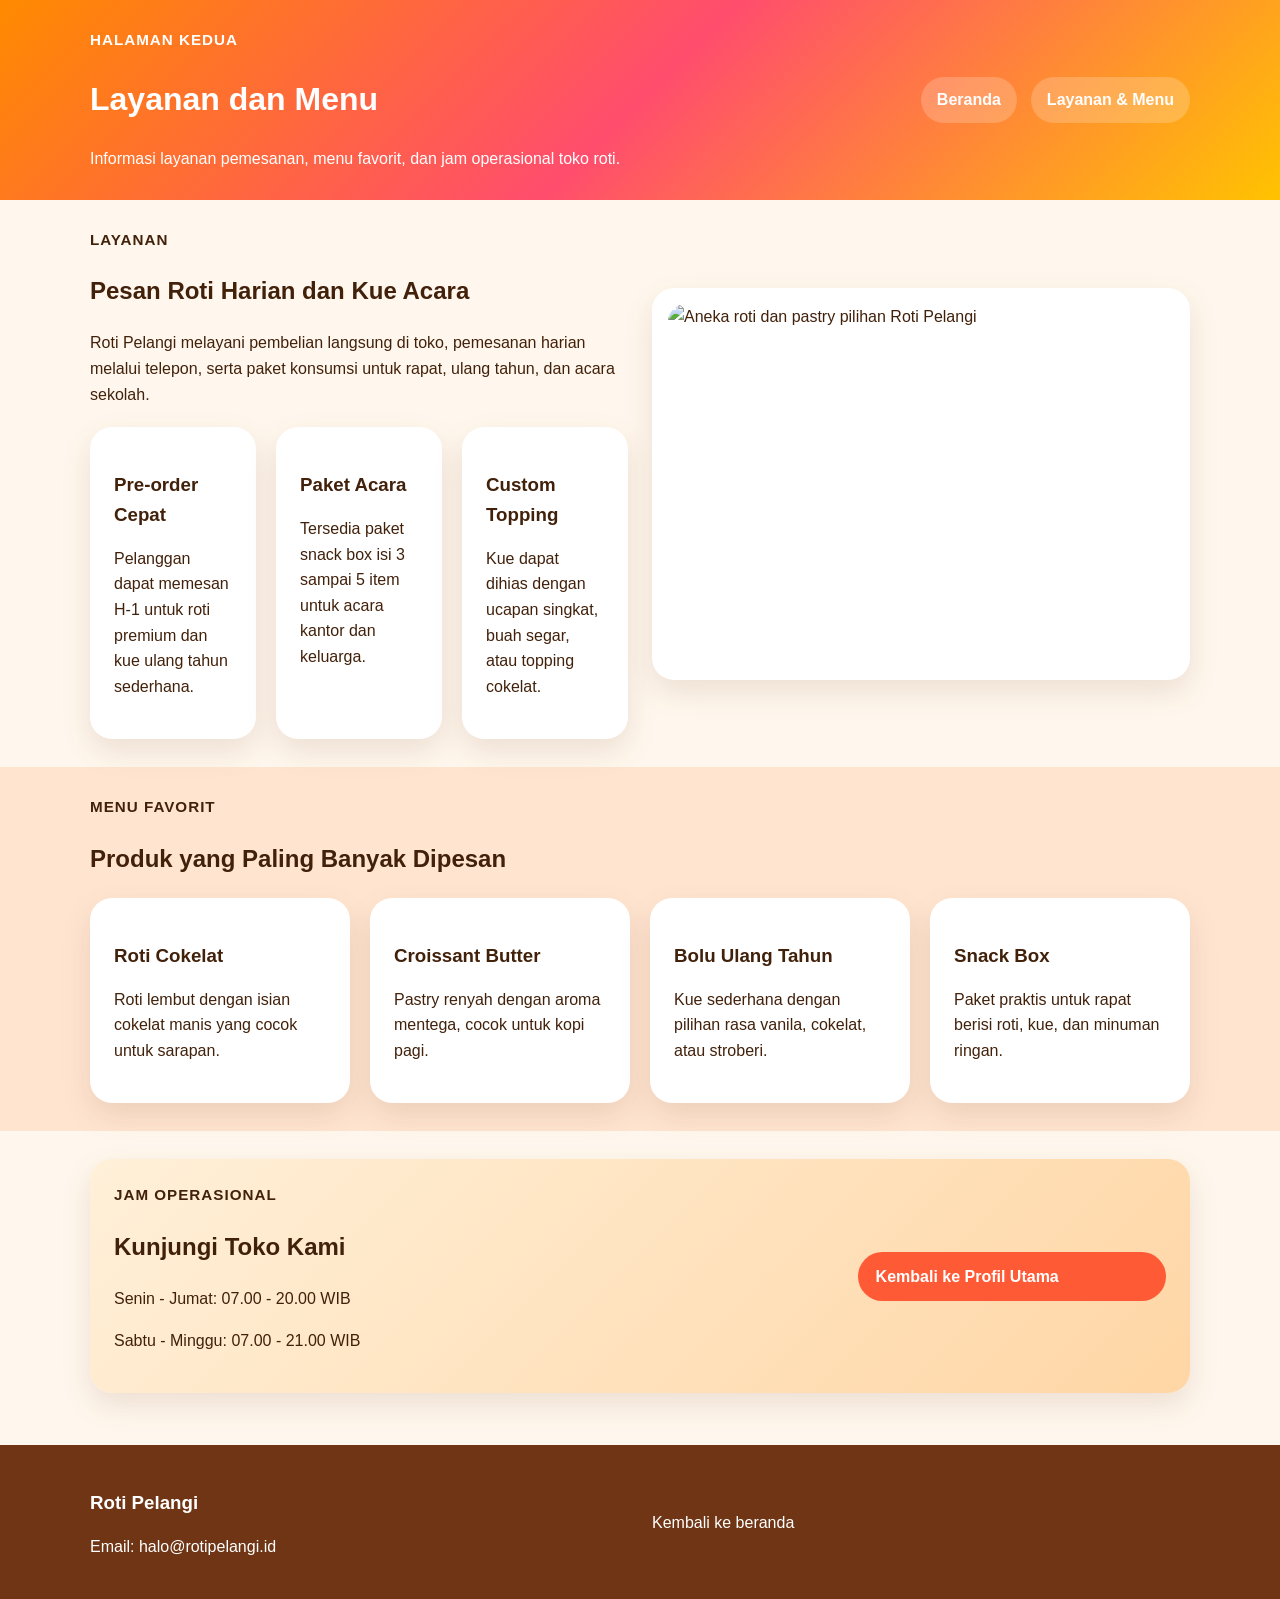
==== profil-layanan.html @ 87f4b43c "Add files via upload" ====
<!DOCTYPE html>
<html lang="id"><head>
  <meta charset="UTF-8">
  <meta name="viewport" content="width=device-width, initial-scale=1.0">
  <title>Roti Pelangi - Layanan dan Menu</title>
  <link rel="stylesheet" href="style.css">
  <style>* {
  box-sizing: border-box;
}

body {
  margin: 0;
  font-family: Arial, Helvetica, sans-serif;
  line-height: 1.6;
  color: #42210b;
  background: #fff7ed;
}

img {
  display: block;
  width: 100%;
  border-radius: 18px;
}

a {
  color: inherit;
  text-decoration: none;
}

.container {
  width: min(1100px, calc(100% - 32px));
  margin: 0 auto;
}

.site-header {
  background: linear-gradient(135deg, #ff8a00, #ff4d6d, #ffc300);
  color: #ffffff;
  padding: 28px 0;
}

.header-inner {
  display: flex;
  justify-content: space-between;
  align-items: center;
  gap: 20px;
  flex-wrap: wrap;
}

.eyebrow {
  margin: 0 0 8px;
  font-size: 0.95rem;
  letter-spacing: 1px;
  text-transform: uppercase;
  font-weight: 700;
}

.tagline {
  max-width: 600px;
  margin: 0;
}

.site-nav {
  display: flex;
  gap: 14px;
  flex-wrap: wrap;
}

.site-nav a {
  background: rgba(255, 255, 255, 0.2);
  padding: 10px 16px;
  border-radius: 999px;
  font-weight: 700;
}

.hero {
  padding: 44px 0 28px;
}

.hero-grid,
.two-column,
.schedule-box,
.footer-inner {
  display: grid;
  gap: 24px;
  align-items: center;
}

.hero-grid,
.two-column {
  grid-template-columns: repeat(2, minmax(0, 1fr));
}

.hero-text,
.card,
.menu-card,
.feature-box,
.schedule-box {
  background: #ffffff;
  border-radius: 22px;
  padding: 24px;
  box-shadow: 0 12px 30px rgba(111, 53, 21, 0.12);
}

.image-card {
  background: #ffffff;
  padding: 16px;
  border-radius: 22px;
  box-shadow: 0 12px 30px rgba(111, 53, 21, 0.12);
}

.button-row {
  display: flex;
  gap: 12px;
  flex-wrap: wrap;
  margin-top: 24px;
}

.button-primary,
.button-secondary {
  display: inline-block;
  padding: 12px 18px;
  border-radius: 999px;
  font-weight: 700;
}

.button-primary {
  background: #ff5a36;
  color: #ffffff;
}

.button-secondary {
  background: #ffd166;
  color: #5b2c00;
}

.section-block {
  padding: 28px 0;
}

.alt-section {
  background: #ffe5d0;
}

.info-grid,
.menu-grid,
.feature-list {
  display: grid;
  gap: 20px;
}

.info-grid {
  grid-template-columns: repeat(2, minmax(0, 1fr));
}

.menu-grid {
  grid-template-columns: repeat(4, minmax(0, 1fr));
}

.feature-list {
  grid-template-columns: repeat(3, minmax(0, 1fr));
  margin-top: 20px;
}

.card h3,
.menu-card h3,
.feature-box h3,
.site-footer h3 {
  margin-bottom: 8px;
}

.section-heading {
  margin-bottom: 20px;
}

.table-wrapper {
  overflow-x: auto;
  background: #ffffff;
  border-radius: 18px;
  box-shadow: 0 12px 30px rgba(111, 53, 21, 0.12);
}

table {
  width: 100%;
  border-collapse: collapse;
}

th,
td {
  padding: 14px 16px;
  border: 1px solid #f1c9a6;
  text-align: left;
}

th {
  background: #ff8a00;
  color: #ffffff;
}

tbody tr:nth-child(even) {
  background: #fff3e6;
}

.schedule-box {
  grid-template-columns: 1.4fr 0.6fr;
  background: linear-gradient(135deg, #fff0d9, #ffd6a5);
}

.tall-image img {
  min-height: 360px;
  object-fit: cover;
}

.site-footer {
  background: #6f3515;
  color: #ffffff;
  padding: 24px 0;
  margin-top: 24px;
}

.footer-inner {
  grid-template-columns: repeat(2, minmax(0, 1fr));
}

@media (max-width: 900px) {
  .hero-grid,
  .two-column,
  .info-grid,
  .menu-grid,
  .feature-list,
  .schedule-box,
  .footer-inner {
    grid-template-columns: 1fr;
  }
}

@media (max-width: 640px) {
  .site-nav {
    width: 100%;
  }

  .site-nav a,
  .button-primary,
  .button-secondary {
    width: 100%;
    text-align: center;
  }
}
</style>
</head>
<body>
  <header class="site-header">
    <div class="container header-inner">
      <div>
        <p class="eyebrow">Halaman Kedua</p>
        <h1>Layanan dan Menu</h1>
        <p class="tagline">Informasi layanan pemesanan, menu favorit, dan jam operasional toko roti.</p>
      </div>
      <nav class="site-nav">
        <a href="index.html">Beranda</a>
        <a href="profil-layanan.html">Layanan &amp; Menu</a>
      </nav>
    </div>
  </header>

  <main>
    <section class="section-block">
      <div class="container two-column">
        <div>
          <p class="eyebrow">Layanan</p>
          <h2>Pesan Roti Harian dan Kue Acara</h2>
          <p>Roti Pelangi melayani pembelian langsung di toko, pemesanan harian melalui telepon, serta paket konsumsi untuk rapat, ulang tahun, dan acara sekolah.</p>
          <div class="feature-list">
            <div class="feature-box">
              <h3>Pre-order Cepat</h3>
              <p>Pelanggan dapat memesan H-1 untuk roti premium dan kue ulang tahun sederhana.</p>
            </div>
            <div class="feature-box">
              <h3>Paket Acara</h3>
              <p>Tersedia paket snack box isi 3 sampai 5 item untuk acara kantor dan keluarga.</p>
            </div>
            <div class="feature-box">
              <h3>Custom Topping</h3>
              <p>Kue dapat dihias dengan ucapan singkat, buah segar, atau topping cokelat.</p>
            </div>
          </div>
        </div>
        <div class="image-card tall-image">
          <img src="image/aneka roti.jpeg" alt="Aneka roti dan pastry pilihan Roti Pelangi">
        </div>
      </div>
    </section>

    <section class="section-block alt-section">
      <div class="container">
        <div class="section-heading">
          <p class="eyebrow">Menu Favorit</p>
          <h2>Produk yang Paling Banyak Dipesan</h2>
        </div>

        <div class="menu-grid">
          <div class="menu-card">
            <h3>Roti Cokelat</h3>
            <p>Roti lembut dengan isian cokelat manis yang cocok untuk sarapan.</p>
          </div>
          <div class="menu-card">
            <h3>Croissant Butter</h3>
            <p>Pastry renyah dengan aroma mentega, cocok untuk kopi pagi.</p>
          </div>
          <div class="menu-card">
            <h3>Bolu Ulang Tahun</h3>
            <p>Kue sederhana dengan pilihan rasa vanila, cokelat, atau stroberi.</p>
          </div>
          <div class="menu-card">
            <h3>Snack Box</h3>
            <p>Paket praktis untuk rapat berisi roti, kue, dan minuman ringan.</p>
          </div>
        </div>
      </div>
    </section>

    <section class="section-block">
      <div class="container schedule-box">
        <div>
          <p class="eyebrow">Jam Operasional</p>
          <h2>Kunjungi Toko Kami</h2>
          <p>Senin - Jumat: 07.00 - 20.00 WIB</p>
          <p>Sabtu - Minggu: 07.00 - 21.00 WIB</p>
        </div>
        <a class="button-primary" href="index.html">Kembali ke Profil Utama</a>
      </div>
    </section>
  </main>

  <footer class="site-footer">
    <div class="container footer-inner">
      <div>
        <h3>Roti Pelangi</h3>
        <p>Email: halo@rotipelangi.id</p>
      </div>
      <a href="index.html">Kembali ke beranda</a>
    </div>
  </footer>


</body></html>
---- style.css ----
* {
  box-sizing: border-box;
}

body {
  margin: 0;
  font-family: Arial, Helvetica, sans-serif;
  line-height: 1.6;
  color: #42210b;
  background: #fff7ed;
}

img {
  display: block;
  width: 100%;
  border-radius: 18px;
}

a {
  color: inherit;
  text-decoration: none;
}

.container {
  width: min(1100px, calc(100% - 32px));
  margin: 0 auto;
}

.site-header {
  background: linear-gradient(135deg, #ff8a00, #ff4d6d, #ffc300);
  color: #ffffff;
  padding: 28px 0;
}

.header-inner {
  display: flex;
  justify-content: space-between;
  align-items: center;
  gap: 20px;
  flex-wrap: wrap;
}

.eyebrow {
  margin: 0 0 8px;
  font-size: 0.95rem;
  letter-spacing: 1px;
  text-transform: uppercase;
  font-weight: 700;
}

.tagline {
  max-width: 600px;
  margin: 0;
}

.site-nav {
  display: flex;
  gap: 14px;
  flex-wrap: wrap;
}

.site-nav a {
  background: rgba(255, 255, 255, 0.2);
  padding: 10px 16px;
  border-radius: 999px;
  font-weight: 700;
}

.hero {
  padding: 44px 0 28px;
}

.hero-grid,
.two-column,
.schedule-box,
.footer-inner {
  display: grid;
  gap: 24px;
  align-items: center;
}

.hero-grid,
.two-column {
  grid-template-columns: repeat(2, minmax(0, 1fr));
}

.hero-text,
.card,
.menu-card,
.feature-box,
.schedule-box {
  background: #ffffff;
  border-radius: 22px;
  padding: 24px;
  box-shadow: 0 12px 30px rgba(111, 53, 21, 0.12);
}

.image-card {
  background: #ffffff;
  padding: 16px;
  border-radius: 22px;
  box-shadow: 0 12px 30px rgba(111, 53, 21, 0.12);
}

.button-row {
  display: flex;
  gap: 12px;
  flex-wrap: wrap;
  margin-top: 24px;
}

.button-primary,
.button-secondary {
  display: inline-block;
  padding: 12px 18px;
  border-radius: 999px;
  font-weight: 700;
}

.button-primary {
  background: #ff5a36;
  color: #ffffff;
}

.button-secondary {
  background: #ffd166;
  color: #5b2c00;
}

.section-block {
  padding: 28px 0;
}

.alt-section {
  background: #ffe5d0;
}

.info-grid,
.menu-grid,
.feature-list {
  display: grid;
  gap: 20px;
}

.info-grid {
  grid-template-columns: repeat(2, minmax(0, 1fr));
}

.menu-grid {
  grid-template-columns: repeat(4, minmax(0, 1fr));
}

.feature-list {
  grid-template-columns: repeat(3, minmax(0, 1fr));
  margin-top: 20px;
}

.card h3,
.menu-card h3,
.feature-box h3,
.site-footer h3 {
  margin-bottom: 8px;
}

.section-heading {
  margin-bottom: 20px;
}

.table-wrapper {
  overflow-x: auto;
  background: #ffffff;
  border-radius: 18px;
  box-shadow: 0 12px 30px rgba(111, 53, 21, 0.12);
}

table {
  width: 100%;
  border-collapse: collapse;
}

th,
td {
  padding: 14px 16px;
  border: 1px solid #f1c9a6;
  text-align: left;
}

th {
  background: #ff8a00;
  color: #ffffff;
}

tbody tr:nth-child(even) {
  background: #fff3e6;
}

.schedule-box {
  grid-template-columns: 1.4fr 0.6fr;
  background: linear-gradient(135deg, #fff0d9, #ffd6a5);
}

.card img {
  height: 220px;
  object-fit: cover;
  margin-bottom: 16px;
}

.image-card img {
  width: 100%;
  max-height: 380px;
  object-fit: cover;
}

.tall-image img {
  min-height: 360px;
  max-height: 480px;
  object-fit: cover;
}

.site-footer {
  background: #6f3515;
  color: #ffffff;
  padding: 24px 0;
  margin-top: 24px;
}

.footer-inner {
  grid-template-columns: repeat(2, minmax(0, 1fr));
}

@media (max-width: 900px) {
  .hero-grid,
  .two-column,
  .info-grid,
  .menu-grid,
  .feature-list,
  .schedule-box,
  .footer-inner {
    grid-template-columns: 1fr;
  }
}

@media (max-width: 640px) {
  .site-nav {
    width: 100%;
  }

  .site-nav a,
  .button-primary,
  .button-secondary {
    width: 100%;
    text-align: center;
  }
}
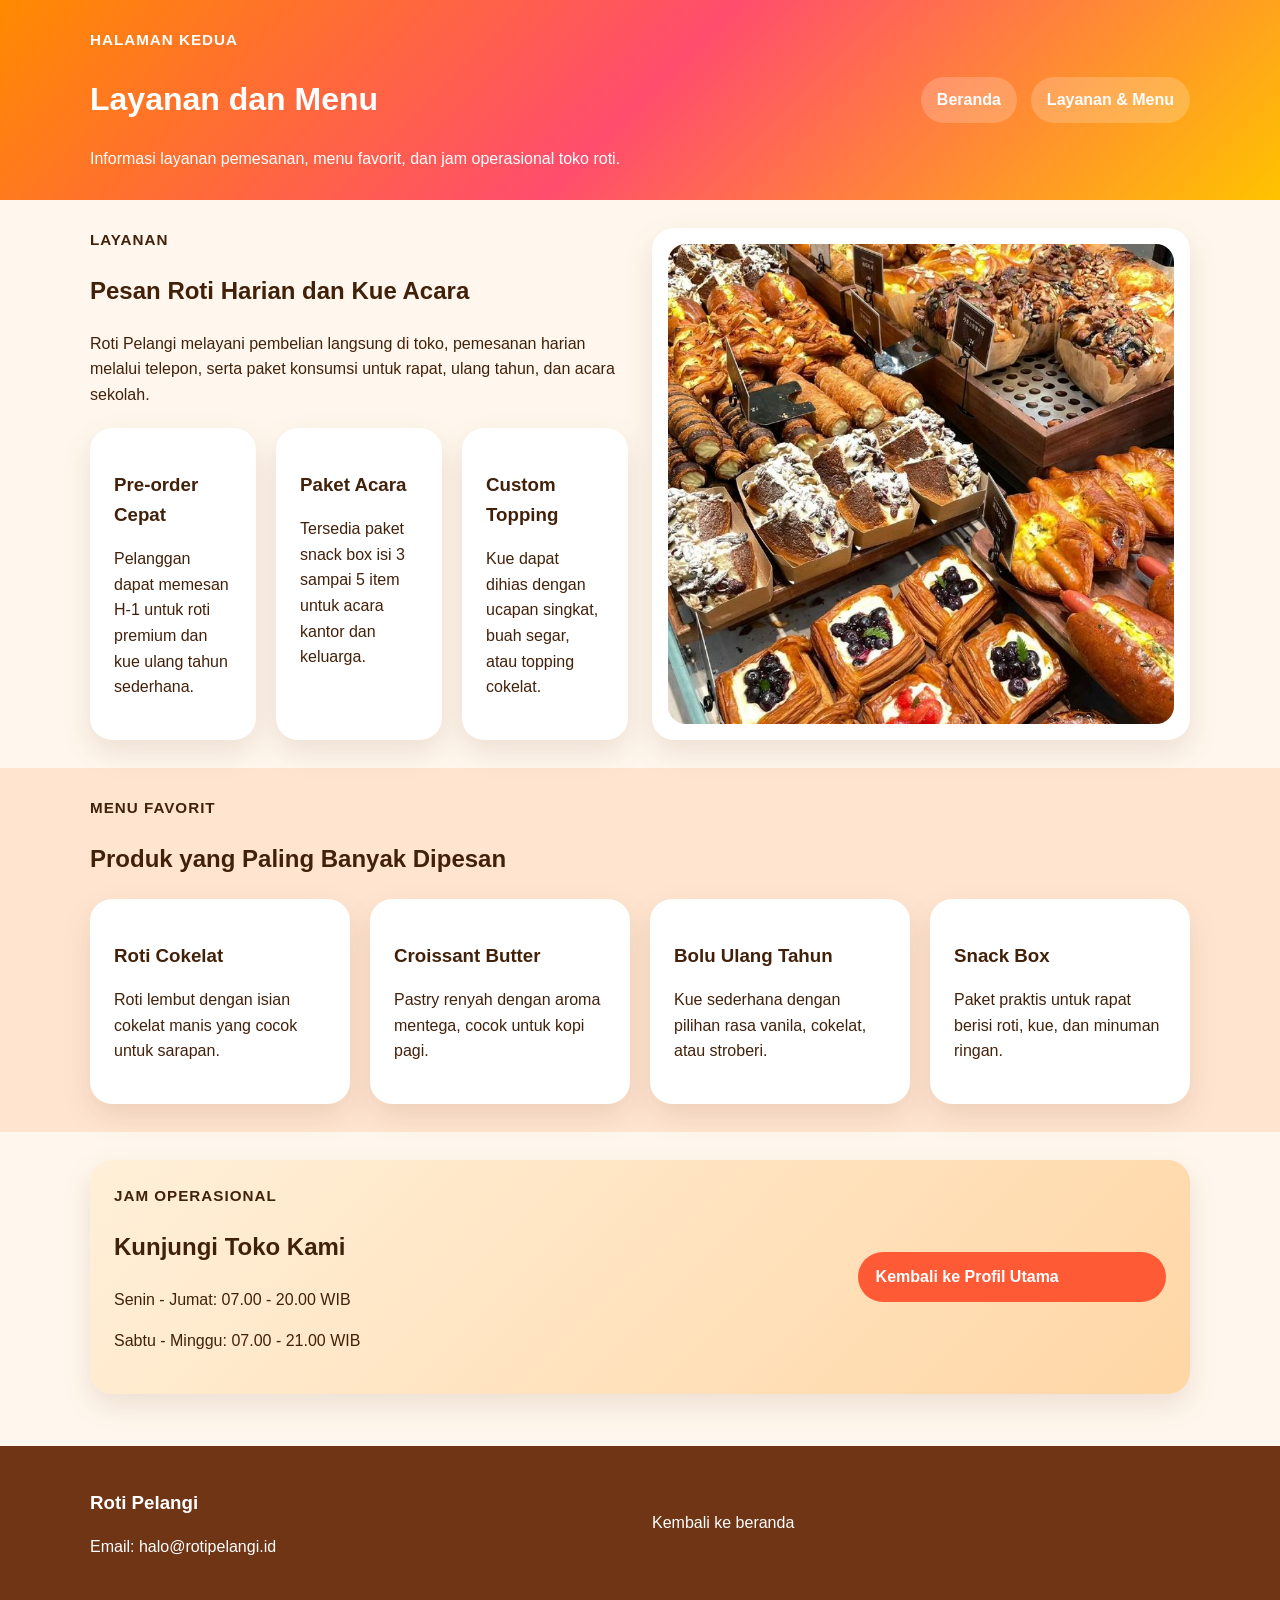
==== commit ef88e500: "Update profil-layanan.html" ====
--- a/profil-layanan.html
+++ b/profil-layanan.html
@@ -285,7 +285,7 @@
           </div>
         </div>
         <div class="image-card tall-image">
-          <img src="image/aneka roti.jpeg" alt="Aneka roti dan pastry pilihan Roti Pelangi">
+          <img src="aneka roti.jpeg" alt="Aneka roti dan pastry pilihan Roti Pelangi">
         </div>
       </div>
     </section>
@@ -342,4 +342,4 @@
   </footer>
 
 
-</body></html>+</body></html>
